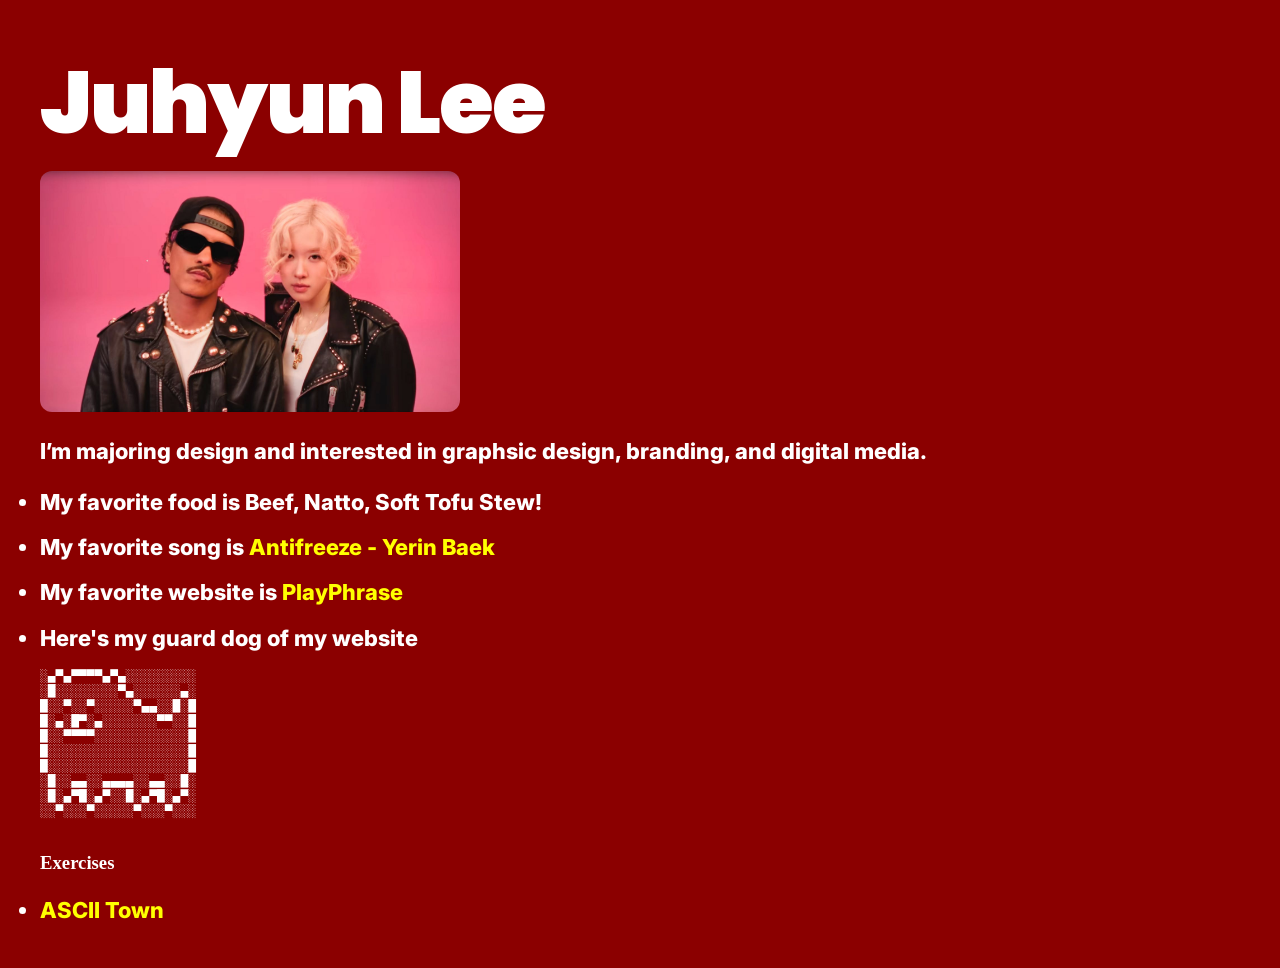
==== index.html @ 1dd69c8e "2211" ====
<!DOCTYPE html>
<html>

<head>
  <title>JuHyun Lee</title>
  <meta charset="utf-8" />
  <link rel="stylesheet" type="text/css" href="assets/style.css?v=1">
  <link href="https://fonts.googleapis.com/css2?family=Poppins:wght@700;800;900&display=swap" rel="stylesheet">
  <link href="https://fonts.googleapis.com/css2?family=Inter:wght@400;600;700;800&display=swap" rel="stylesheet">
</head>

<body>

  <!-- this is where my code is-->
  <div id="grid">
    <div id="left-column" class="scroll">  

      <!-- my favorite pokemon -->
      <!-- <img src="https://archives.bulbagarden.net/media/upload/2/24/Spr_2c_054.png" alt="Psyduck" /> -->

      <!-- about me-->
      <h1><span class="title">Juhyun Lee</span></h1>

      <img class="profile" src="assets/apt.jpg">

      <p class="desc">I’m majoring design and interested in graphsic design, branding, and digital media.</p>

      <ul>
        <li>My favorite food is Beef, Natto, Soft Tofu Stew!</li>
        <li>My favorite song is <a href="https://youtu.be/74_yqNBhQbA?si=g2-xegNj39eJHlMy&t=149">Antifreeze - Yerin Baek</a></li>
        <li>My favorite website is <a href="https://www.playphrase.me/#/search?language=en">PlayPhrase</a></li>
        <li>Here's my guard dog of my website</li>
        <pre>
░▄▀▄▀▀▀▀▄▀▄░░░░░░░░░
░█░░░░░░░░▀▄░░░░░░▄░
█░░▀░░▀░░░░░▀▄▄░░█░█
█░▄░█▀░▄░░░░░░░▀▀░░█
█░░▀▀▀▀░░░░░░░░░░░░█
█░░░░░░░░░░░░░░░░░░█
█░░░░░░░░░░░░░░░░░░█
░█░░▄▄░░▄▄▄▄░░▄▄░░█░
░█░▄▀█░▄▀░░█░▄▀█░▄▀░
░░▀░░░▀░░░░░▀░░░▀░░░
        </pre>

      </ul>

    </div>
  </div>

<h3>Exercises</h3>
<ul>
  <li>
    <a href="ascii/exterior-juhyun.html">ASCII Town</a>
  </li>
</ul>

</body>
</html>
---- assets/style.css ----
* {
    padding: 0;
    box-sizing: border-box;
}

body {
    margin: 40px !important;
    background-color: darkred; 
    color: white 
}

h1 {
    font-family: 'Space Grotesk', sans-serif;
    font-weight: 700;
    font-size: 88px;
    letter-spacing: -2px;
    line-height: 1;
    margin-bottom: 24px;
}

.title {
    font-family: 'Poppins', sans-serif;
    font-weight: 900;
    letter-spacing: -2px;
}

p, li {
    font-family: 'Inter', sans-serif;
    font-weight: 800;
    font-size: 22px;
    line-height: 1.6;
    margin-bottom: 10px;
}

a {
    color: yellow;
    text-decoration: none;
    position: relative;
}

a::after {
    content: "";
    position: absolute;
    left: 0;
    bottom: -2px;
    width: 0;
    height: 2px;
    background: orange;
    transition: 0.3s;
}

a:hover::after {
    width: 100%;
}

img {
    max-width: 100%;
    height: auto;
}

.profile {
    width: 420px;
    display: block;
    margin-left: 0px;
    border-radius: 12px;
}
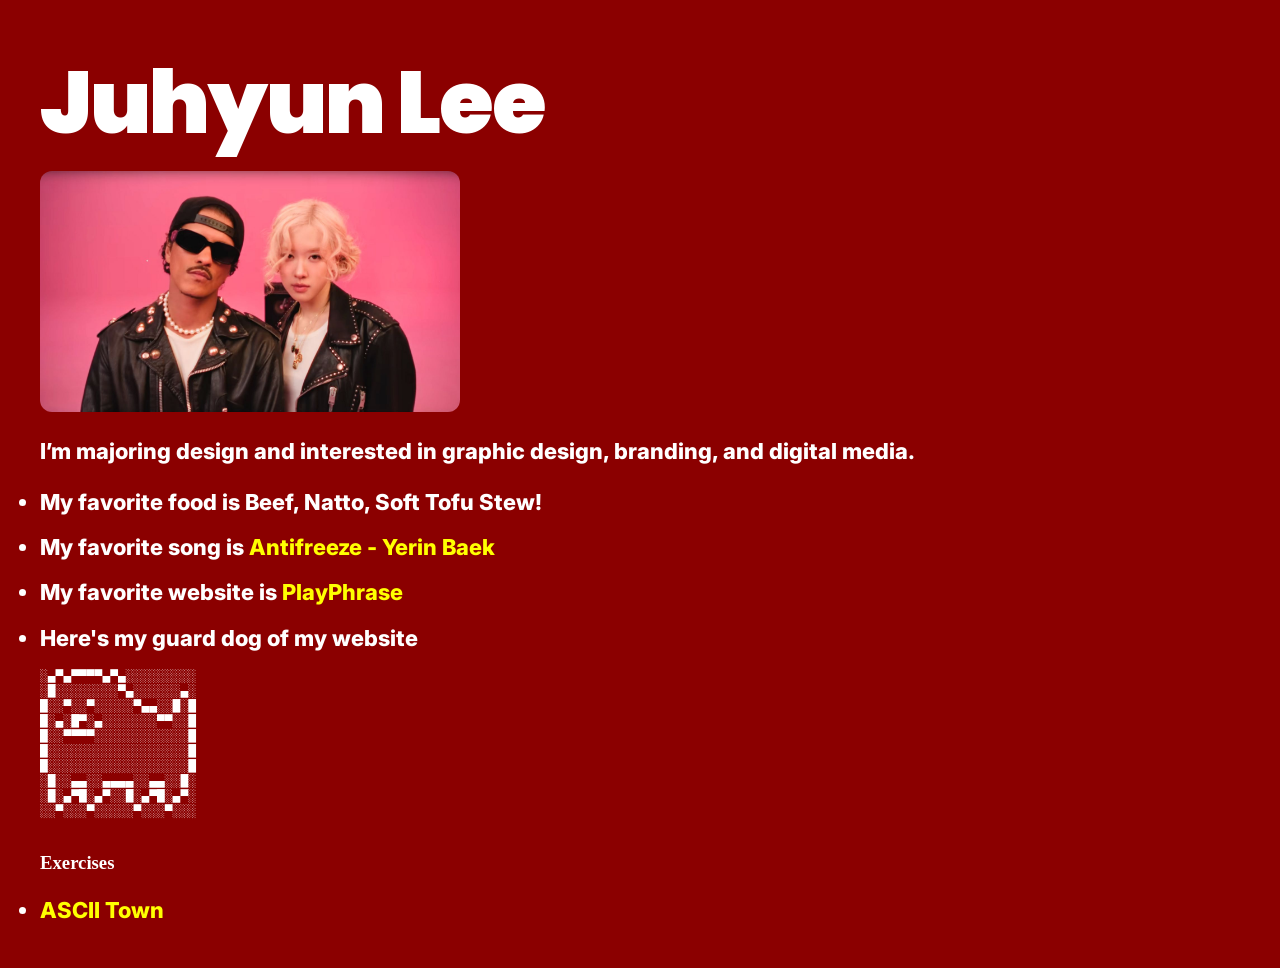
==== commit 87ceba1b: "414" ====
--- a/index.html
+++ b/index.html
@@ -24,7 +24,7 @@
 
       <img class="profile" src="assets/apt.jpg">
 
-      <p class="desc">I’m majoring design and interested in graphsic design, branding, and digital media.</p>
+      <p class="desc">I’m majoring design and interested in graphic design, branding, and digital media.</p>
 
       <ul>
         <li>My favorite food is Beef, Natto, Soft Tofu Stew!</li>
--- a/assets/style.css
+++ b/assets/style.css
@@ -62,5 +62,6 @@
     width: 420px;
     display: block;
     margin-left: 0px;
+    margin-top: 20px;
     border-radius: 12px;
 }
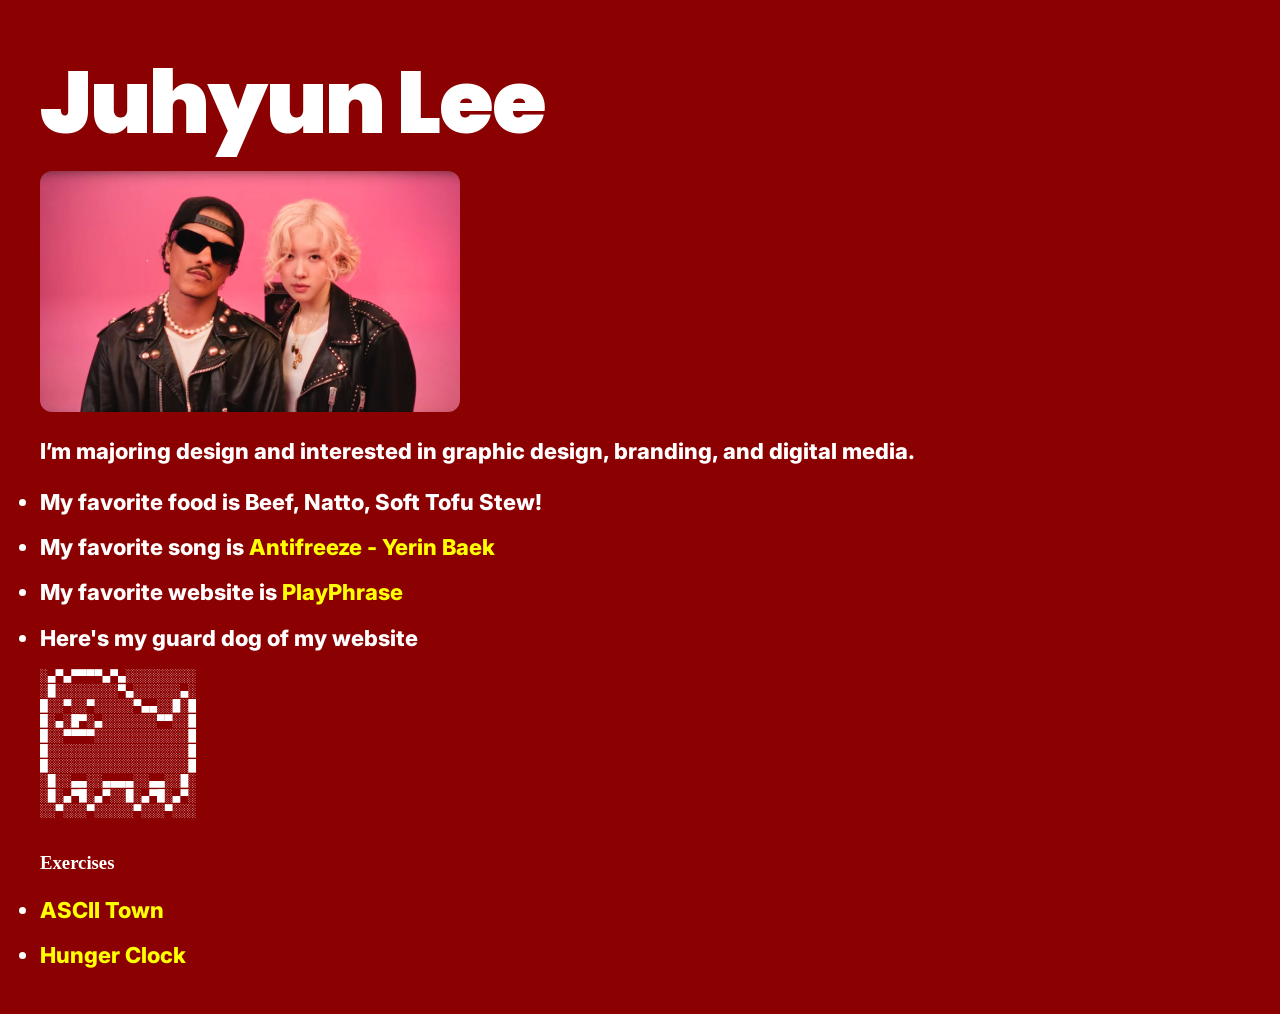
==== commit 0230321f: "Change" ====
--- a/index.html
+++ b/index.html
@@ -54,6 +54,9 @@
   <li>
     <a href="ascii/exterior-juhyun.html">ASCII Town</a>
   </li>
+  <li>
+    <a href="https://10000Feathers.github.io/hungerclock/" target="_blank">Hunger Clock</a>
+  </li>
 </ul>
 
 </body>
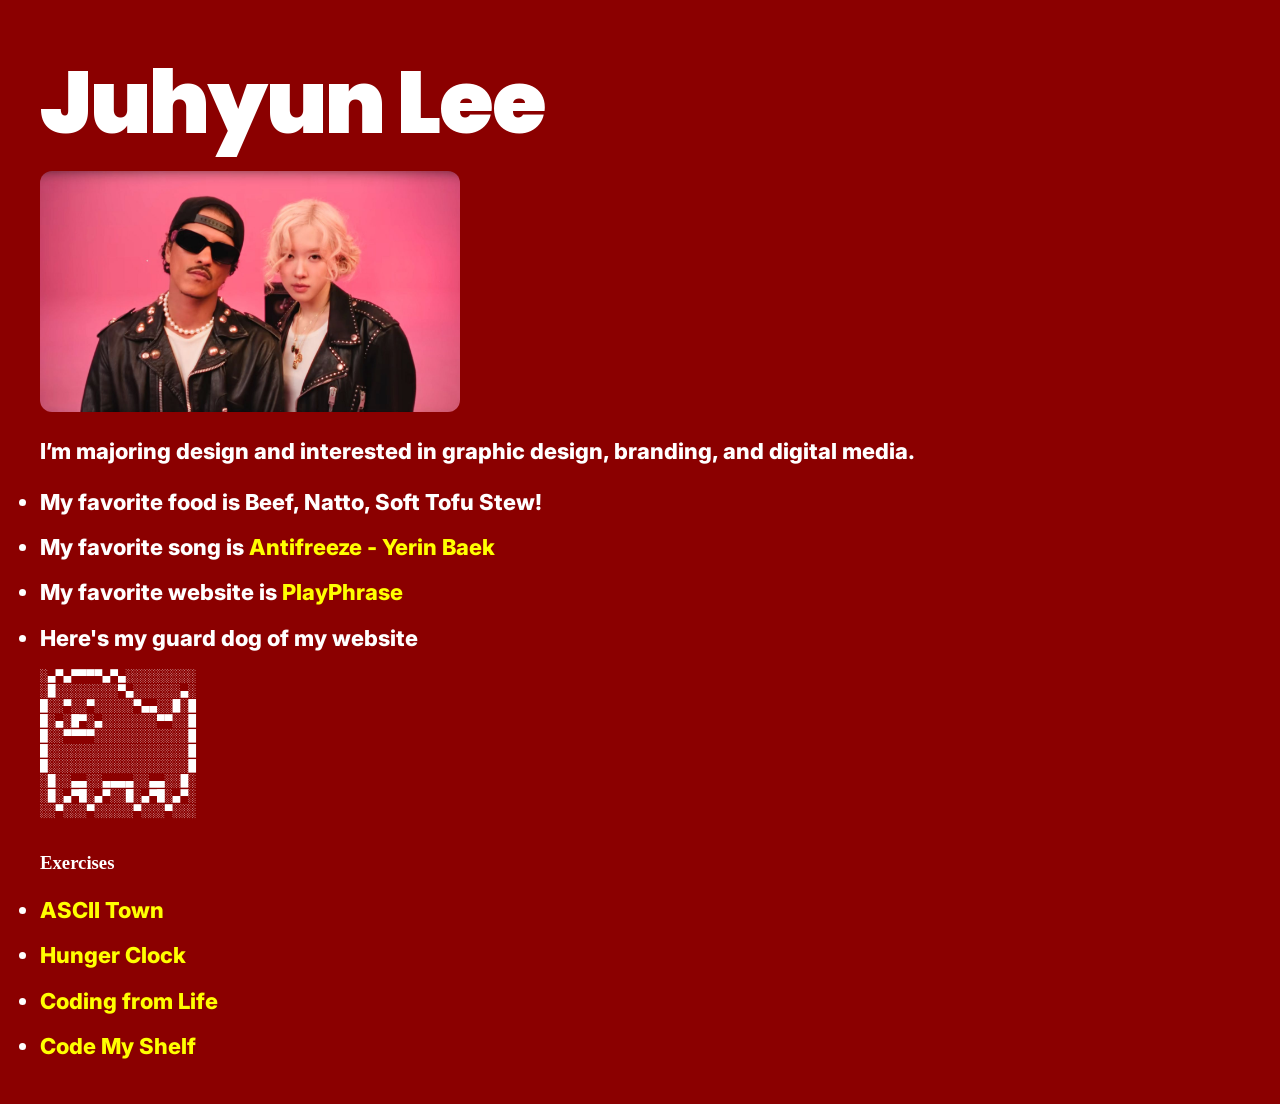
==== commit 7c8888a8: "up" ====
--- a/index.html
+++ b/index.html
@@ -51,13 +51,24 @@
 
 <h3>Exercises</h3>
 <ul>
+
   <li>
     <a href="ascii/exterior-juhyun.html">ASCII Town</a>
   </li>
+
   <li>
     <a href="https://10000Feathers.github.io/hungerclock/" target="_blank">Hunger Clock</a>
   </li>
+
+  <li>
+    <a href="codingfromlife/index.html">Coding from Life</a>
+  </li>
+
+  <li>
+    <a href="myshelf/index.html">Code My Shelf</a>
+  </li>
+
 </ul>
 
 </body>
-</html>+</html>
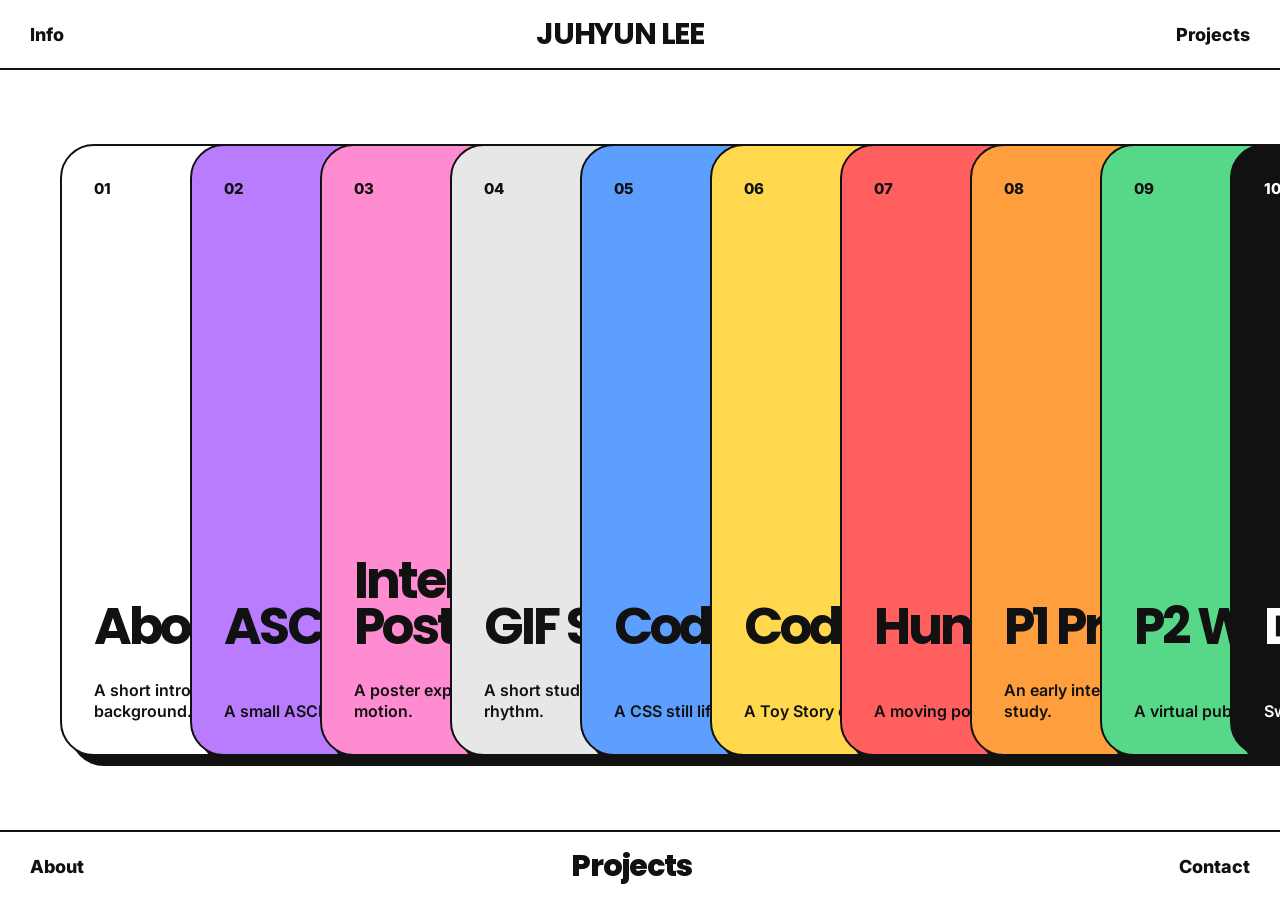
==== commit 29253c18: "re" ====
--- a/index.html
+++ b/index.html
@@ -1,74 +1,120 @@
-  
 <!DOCTYPE html>
 <html>
 
 <head>
-  <title>JuHyun Lee</title>
+  <title>Juhyun Lee</title>
   <meta charset="utf-8" />
-  <link rel="stylesheet" type="text/css" href="assets/style.css?v=1">
+
+  <link rel="stylesheet" href="assets/style.css">
+
   <link href="https://fonts.googleapis.com/css2?family=Poppins:wght@700;800;900&display=swap" rel="stylesheet">
-  <link href="https://fonts.googleapis.com/css2?family=Inter:wght@400;600;700;800&display=swap" rel="stylesheet">
+  <link href="https://fonts.googleapis.com/css2?family=Inter:wght@400;500;600;700;800&display=swap" rel="stylesheet">
 </head>
 
 <body>
 
-  <!-- this is where my code is-->
-  <div id="grid">
-    <div id="left-column" class="scroll">  
+  <main class="window">
 
-      <!-- my favorite pokemon -->
-      <!-- <img src="https://archives.bulbagarden.net/media/upload/2/24/Spr_2c_054.png" alt="Psyduck" /> -->
+    <nav class="top-nav">
+      <a href="index-old.html">Info</a>
+      <h1>JUHYUN LEE</h1>
+      <a href="#projects">Projects</a>
+    </nav>
 
-      <!-- about me-->
-      <h1><span class="title">Juhyun Lee</span></h1>
+    <section class="hero">
+      <p class="eyebrow">INTERACTIVE DESIGN ARCHIVE</p>
 
-      <img class="profile" src="assets/apt.jpg">
+      <h2>
+        Graphic Design, Branding,
+        Digital Media and
+        Creative Coding Experiments.
+      </h2>
+    </section>
 
-      <p class="desc">I’m majoring design and interested in graphic design, branding, and digital media.</p>
+    <section id="projects" class="card-viewport">
 
-      <ul>
-        <li>My favorite food is Beef, Natto, Soft Tofu Stew!</li>
-        <li>My favorite song is <a href="https://youtu.be/74_yqNBhQbA?si=g2-xegNj39eJHlMy&t=149">Antifreeze - Yerin Baek</a></li>
-        <li>My favorite website is <a href="https://www.playphrase.me/#/search?language=en">PlayPhrase</a></li>
-        <li>Here's my guard dog of my website</li>
-        <pre>
-░▄▀▄▀▀▀▀▄▀▄░░░░░░░░░
-░█░░░░░░░░▀▄░░░░░░▄░
-█░░▀░░▀░░░░░▀▄▄░░█░█
-█░▄░█▀░▄░░░░░░░▀▀░░█
-█░░▀▀▀▀░░░░░░░░░░░░█
-█░░░░░░░░░░░░░░░░░░█
-█░░░░░░░░░░░░░░░░░░█
-░█░░▄▄░░▄▄▄▄░░▄▄░░█░
-░█░▄▀█░▄▀░░█░▄▀█░▄▀░
-░░▀░░░▀░░░░░▀░░░▀░░░
-        </pre>
+      <div class="card-track">
 
-      </ul>
+<a class="project-card card-1 green" href="about/index.html">
+  <span>01</span>
+  <h3>About Me</h3>
+  <p>A short introduction to my interests and background.</p>
+</a>
 
-    </div>
-  </div>
+<a class="project-card card-2 purple" href="ascii/exterior-juhyun.html">
+  <span>02</span>
+  <h3>ASCII Town</h3>
+  <p>A small ASCII-based web world.</p>
+</a>
 
-<h3>Exercises</h3>
-<ul>
+<a class="project-card card-3 pink" href="https://www.figma.com/proto/4kCMEVnRq1SpYjPR6SWzBG/Juhyun-Lee-poster?node-id=0-1&t=vk1mUaW2oSD1Rrwm-1" target="_blank">
+  <span>03</span>
+  <h3>Interactive Poster</h3>
+  <p>A poster experiment using interaction and motion.</p>
+</a>
 
-  <li>
-    <a href="ascii/exterior-juhyun.html">ASCII Town</a>
-  </li>
+<a class="project-card card-4 gray" href="gifstudy/index.html">
+  <span>04</span>
+  <h3>GIF Study</h3>
+  <p>A short study of looped motion and visual rhythm.</p>
+</a>
 
-  <li>
-    <a href="https://10000Feathers.github.io/hungerclock/" target="_blank">Hunger Clock</a>
-  </li>
+<a class="project-card card-5 blue" href="codingfromlife/index.html">
+  <span>05</span>
+  <h3>Coding from Life</h3>
+  <p>A CSS still life drawing.</p>
+</a>
 
-  <li>
-    <a href="codingfromlife/index.html">Coding from Life</a>
-  </li>
+<a class="project-card card-6 yellow" href="myshelf/index.html">
+  <span>06</span>
+  <h3>Code My Shelf</h3>
+  <p>A Toy Story collection shelf.</p>
+</a>
 
-  <li>
-    <a href="myshelf/index.html">Code My Shelf</a>
-  </li>
+<a class="project-card card-7 red" href="https://10000Feathers.github.io/hungerclock/" target="_blank">
+  <span>07</span>
+  <h3>Hunger Clock</h3>
+  <p>A moving poster about global hunger.</p>
+</a>
 
-</ul>
+<a class="project-card card-8 orange" href="https://www.figma.com/proto/LWMlgtOBOmzy9vcQCvTDOk/Ju-Hyun?node-id=434-1865&t=MI3PSx3s07Ndak3l-1" target="_blank">
+  <span>08</span>
+  <h3>P1 Prototype</h3>
+  <p>An early interface prototype and design study.</p>
+</a>
+
+<a class="project-card card-9 mint" href="#">
+  <span>09</span>
+  <h3>P2 Website</h3>
+  <p>A virtual pub for home drinkers.</p>
+</a>
+
+<a class="project-card card-10 black" href="#" id="dark-mode-card">
+  <span>10</span>
+  <h3>Dark Mode</h3>
+  <p>Switch the portfolio theme.</p>
+</a>
+      </div>
+
+    </section>
+
+    <footer>
+      <a href="index-old.html">About</a>
+      <a href="#projects">Projects</a>
+      <a href="mailto:ljh15522@snu.ac.kr">Contact</a>
+    </footer>
+
+  </main>
+
+<script>
+const darkCard = document.getElementById("dark-mode-card");
+
+darkCard.addEventListener("click", function(e){
+    e.preventDefault();
+    document.body.classList.toggle("dark-mode");
+});
+</script>
 
 </body>
-</html>
+
+</html>
--- a/assets/style.css
+++ b/assets/style.css
@@ -1,67 +1,232 @@
 * {
-    padding: 0;
-    box-sizing: border-box;
+  margin: 0;
+  padding: 0;
+  box-sizing: border-box;
 }
 
 body {
-    margin: 40px !important;
-    background-color: darkred; 
-    color: white 
-}
-
-h1 {
-    font-family: 'Space Grotesk', sans-serif;
-    font-weight: 700;
-    font-size: 88px;
-    letter-spacing: -2px;
-    line-height: 1;
-    margin-bottom: 24px;
-}
-
-.title {
-    font-family: 'Poppins', sans-serif;
-    font-weight: 900;
-    letter-spacing: -2px;
-}
-
-p, li {
-    font-family: 'Inter', sans-serif;
-    font-weight: 800;
-    font-size: 22px;
-    line-height: 1.6;
-    margin-bottom: 10px;
-}
-
-a {
-    color: yellow;
-    text-decoration: none;
-    position: relative;
-}
-
-a::after {
-    content: "";
-    position: absolute;
-    left: 0;
-    bottom: -2px;
-    width: 0;
-    height: 2px;
-    background: orange;
-    transition: 0.3s;
-}
-
-a:hover::after {
-    width: 100%;
-}
-
-img {
-    max-width: 100%;
-    height: auto;
-}
-
-.profile {
-    width: 420px;
-    display: block;
-    margin-left: 0px;
-    margin-top: 20px;
-    border-radius: 12px;
+  background: white;
+  color: #111;
+  font-family: 'Inter', sans-serif;
+  width: 100vw;
+  height: 100vh;
+  overflow: hidden;
+}
+
+.window {
+  width: 100vw;
+  height: 100vh;
+  display: grid;
+  grid-template-rows: 70px 1fr 70px;
+}
+
+.top-nav,
+footer {
+  display: flex;
+  justify-content: space-between;
+  align-items: center;
+  padding: 0 30px;
+  border-bottom: 2px solid #111;
+}
+
+footer {
+  border-top: 2px solid #111;
+  border-bottom: none;
+}
+
+.top-nav a,
+footer a {
+  color: #111;
+  text-decoration: none;
+  font-size: 18px;
+  font-weight: 800;
+}
+
+.top-nav h1,
+footer a:nth-child(2) {
+  font-family: 'Poppins', sans-serif;
+  font-size: 30px;
+  letter-spacing: -0.04em;
+}
+
+.hero {
+  display: none;
+}
+
+.card-viewport {
+  overflow-x: auto;
+  overflow-y: hidden;
+  display: flex;
+  align-items: center;
+  scrollbar-width: none;
+}
+
+.card-viewport::-webkit-scrollbar {
+  display: none;
+}
+
+.card-track {
+  position: relative;
+  height: 100%;
+  width: 2600px;
+  margin-left: 60px;
+}
+
+.project-card {
+  position: absolute;
+  top: 50%;
+
+  width: min(34vw, 520px);
+  height: min(68vh, 620px);
+
+  min-width: 360px;
+  min-height: 470px;
+
+  padding: 32px;
+  border-radius: 34px;
+  border: 2px solid #111;
+
+  color: #111;
+  text-decoration: none;
+
+  box-shadow: 10px 10px 0 #111;
+
+  transform: translateY(-50%);
+  transition: transform 0.3s ease, margin-left 0.3s ease, box-shadow 0.3s ease;
+}
+
+.project-card:hover {
+  transform: translateY(-50%) scale(1.08);
+  box-shadow: 18px 18px 0 #111;
+}
+
+.project-card span {
+  font-size: 15px;
+  font-weight: 800;
+}
+
+.project-card h3 {
+  position: absolute;
+  left: 32px;
+  bottom: 105px;
+  font-family: 'Poppins', sans-serif;
+  font-size: clamp(38px, 4vw, 64px);
+  line-height: 0.9;
+  letter-spacing: -0.06em;
+}
+
+.project-card p {
+  position: absolute;
+  left: 32px;
+  bottom: 32px;
+  width: 75%;
+  font-size: 16px;
+  line-height: 1.3;
+  font-weight: 600;
+}
+
+/* 기본 겹침 */
+.card-1 { left: 0; }
+.card-2 { left: 130px; }
+.card-3 { left: 260px; }
+.card-4 { left: 390px; }
+.card-5 { left: 520px; }
+.card-6 { left: 650px; }
+.card-7 { left: 780px; }
+.card-8 { left: 910px; }
+.card-9 { left: 1040px; }
+
+/* hover하면 뒤 카드들이 펼쳐짐 */
+.card-track:has(.card-1:hover) .card-2,
+.card-track:has(.card-1:hover) .card-3,
+.card-track:has(.card-1:hover) .card-4,
+.card-track:has(.card-1:hover) .card-5,
+.card-track:has(.card-1:hover) .card-6,
+.card-track:has(.card-1:hover) .card-7,
+.card-track:has(.card-1:hover) .card-8,
+.card-track:has(.card-1:hover) .card-9,
+
+.card-track:has(.card-2:hover) .card-3,
+.card-track:has(.card-2:hover) .card-4,
+.card-track:has(.card-2:hover) .card-5,
+.card-track:has(.card-2:hover) .card-6,
+.card-track:has(.card-2:hover) .card-7,
+.card-track:has(.card-2:hover) .card-8,
+.card-track:has(.card-2:hover) .card-9,
+
+.card-track:has(.card-3:hover) .card-4,
+.card-track:has(.card-3:hover) .card-5,
+.card-track:has(.card-3:hover) .card-6,
+.card-track:has(.card-3:hover) .card-7,
+.card-track:has(.card-3:hover) .card-8,
+.card-track:has(.card-3:hover) .card-9,
+
+.card-track:has(.card-4:hover) .card-5,
+.card-track:has(.card-4:hover) .card-6,
+.card-track:has(.card-4:hover) .card-7,
+.card-track:has(.card-4:hover) .card-8,
+.card-track:has(.card-4:hover) .card-9,
+
+.card-track:has(.card-5:hover) .card-6,
+.card-track:has(.card-5:hover) .card-7,
+.card-track:has(.card-5:hover) .card-8,
+.card-track:has(.card-5:hover) .card-9,
+
+.card-track:has(.card-6:hover) .card-7,
+.card-track:has(.card-6:hover) .card-8,
+.card-track:has(.card-6:hover) .card-9,
+
+.card-track:has(.card-7:hover) .card-8,
+.card-track:has(.card-7:hover) .card-9,
+
+.card-track:has(.card-8:hover) .card-9 {
+  margin-left: 320px;
+}
+
+.card-10 {
+  left: 1170px;
+}
+
+.black {
+  background: #111;
+  color: white;
+}
+
+/* colors */
+.green { background: #ffffff; }
+.mint { background: #57d889; }
+.red { background: #ff5f5f; }
+.orange { background: #ff9e3d; }
+.pink { background: #ff8bd1; }
+.blue { background: #5c9fff; }
+.yellow { background: #ffd84d; }
+.purple { background: #b97cff; }
+.gray { background: #e7e7e7; }
+
+body.dark-mode {
+  background:#050505;
+}
+
+body.dark-mode .window {
+  background:#050505;
+}
+
+body.dark-mode .top-nav,
+body.dark-mode footer {
+  border-color:white;
+}
+
+body.dark-mode .top-nav a,
+body.dark-mode .top-nav h1,
+body.dark-mode footer a {
+  color:white;
+}
+
+body.dark-mode .project-card {
+  border-color:white;
+  box-shadow:10px 10px 0 white;
+}
+
+body.dark-mode .project-card:hover {
+  box-shadow:18px 18px 0 white;
 }
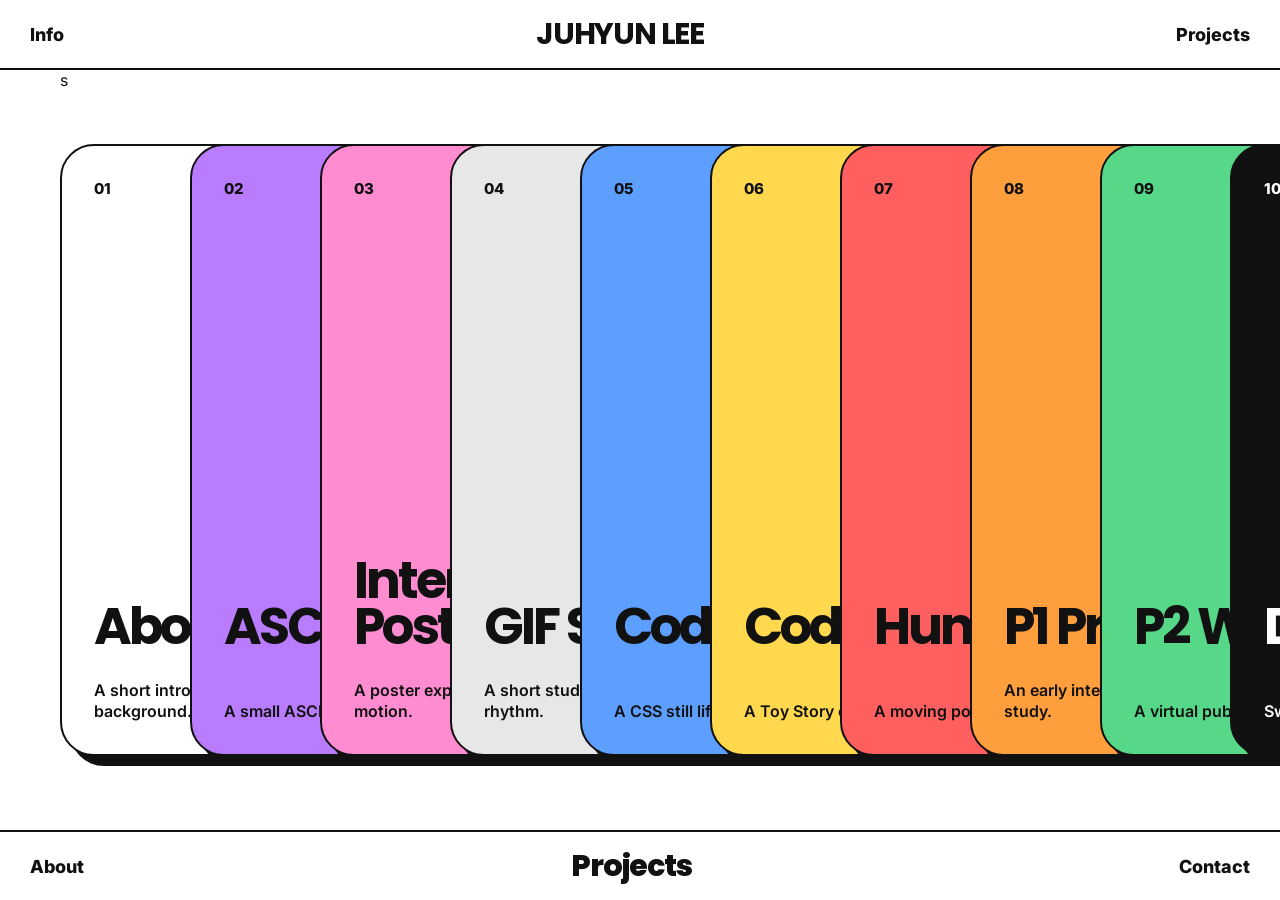
==== commit de25af90: "ㄱㄷ" ====
--- a/index.html
+++ b/index.html
@@ -93,7 +93,7 @@
   <span>10</span>
   <h3>Dark Mode</h3>
   <p>Switch the portfolio theme.</p>
-</a>
+</a>s
       </div>
 
     </section>
--- a/assets/style.css
+++ b/assets/style.css
@@ -137,6 +137,7 @@
 .card-9 { left: 1040px; }
 
 /* hover하면 뒤 카드들이 펼쳐짐 */
+
 .card-track:has(.card-1:hover) .card-2,
 .card-track:has(.card-1:hover) .card-3,
 .card-track:has(.card-1:hover) .card-4,
@@ -145,6 +146,7 @@
 .card-track:has(.card-1:hover) .card-7,
 .card-track:has(.card-1:hover) .card-8,
 .card-track:has(.card-1:hover) .card-9,
+.card-track:has(.card-1:hover) .card-10,
 
 .card-track:has(.card-2:hover) .card-3,
 .card-track:has(.card-2:hover) .card-4,
@@ -153,6 +155,7 @@
 .card-track:has(.card-2:hover) .card-7,
 .card-track:has(.card-2:hover) .card-8,
 .card-track:has(.card-2:hover) .card-9,
+.card-track:has(.card-2:hover) .card-10,
 
 .card-track:has(.card-3:hover) .card-4,
 .card-track:has(.card-3:hover) .card-5,
@@ -160,32 +163,38 @@
 .card-track:has(.card-3:hover) .card-7,
 .card-track:has(.card-3:hover) .card-8,
 .card-track:has(.card-3:hover) .card-9,
+.card-track:has(.card-3:hover) .card-10,
 
 .card-track:has(.card-4:hover) .card-5,
 .card-track:has(.card-4:hover) .card-6,
 .card-track:has(.card-4:hover) .card-7,
 .card-track:has(.card-4:hover) .card-8,
 .card-track:has(.card-4:hover) .card-9,
+.card-track:has(.card-4:hover) .card-10,
 
 .card-track:has(.card-5:hover) .card-6,
 .card-track:has(.card-5:hover) .card-7,
 .card-track:has(.card-5:hover) .card-8,
 .card-track:has(.card-5:hover) .card-9,
+.card-track:has(.card-5:hover) .card-10,
 
 .card-track:has(.card-6:hover) .card-7,
 .card-track:has(.card-6:hover) .card-8,
 .card-track:has(.card-6:hover) .card-9,
+.card-track:has(.card-6:hover) .card-10,
 
 .card-track:has(.card-7:hover) .card-8,
 .card-track:has(.card-7:hover) .card-9,
-
-.card-track:has(.card-8:hover) .card-9 {
+.card-track:has(.card-7:hover) .card-10,
+
+.card-track:has(.card-8:hover) .card-9,
+.card-track:has(.card-8:hover) .card-10,
+
+.card-track:has(.card-9:hover) .card-10 {
   margin-left: 320px;
 }
 
-.card-10 {
-  left: 1170px;
-}
+.card-10 { left: 1170px; }
 
 .black {
   background: #111;
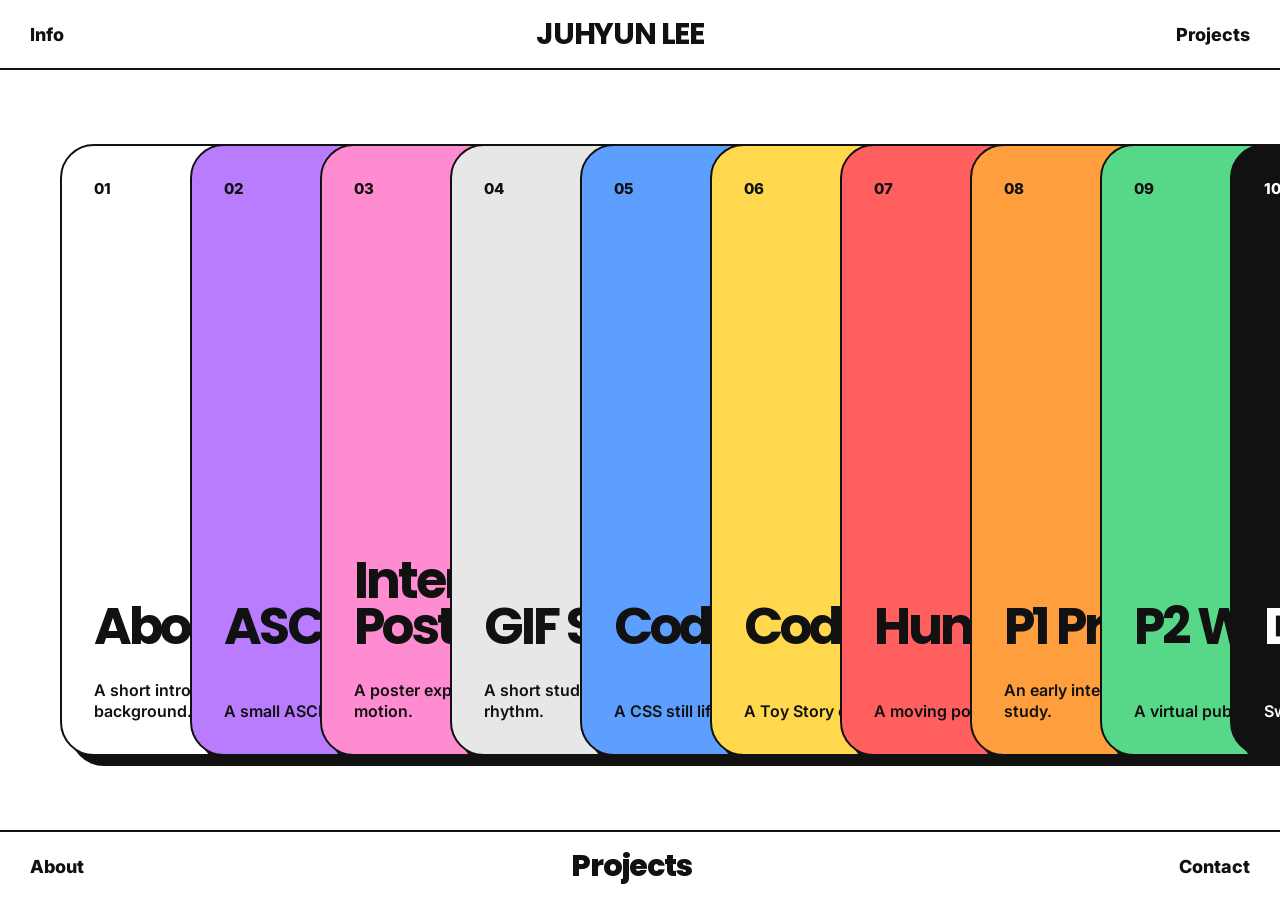
==== commit 93ae4aac: "again" ====
--- a/index.html
+++ b/index.html
@@ -93,7 +93,7 @@
   <span>10</span>
   <h3>Dark Mode</h3>
   <p>Switch the portfolio theme.</p>
-</a>s
+</a>
       </div>
 
     </section>
